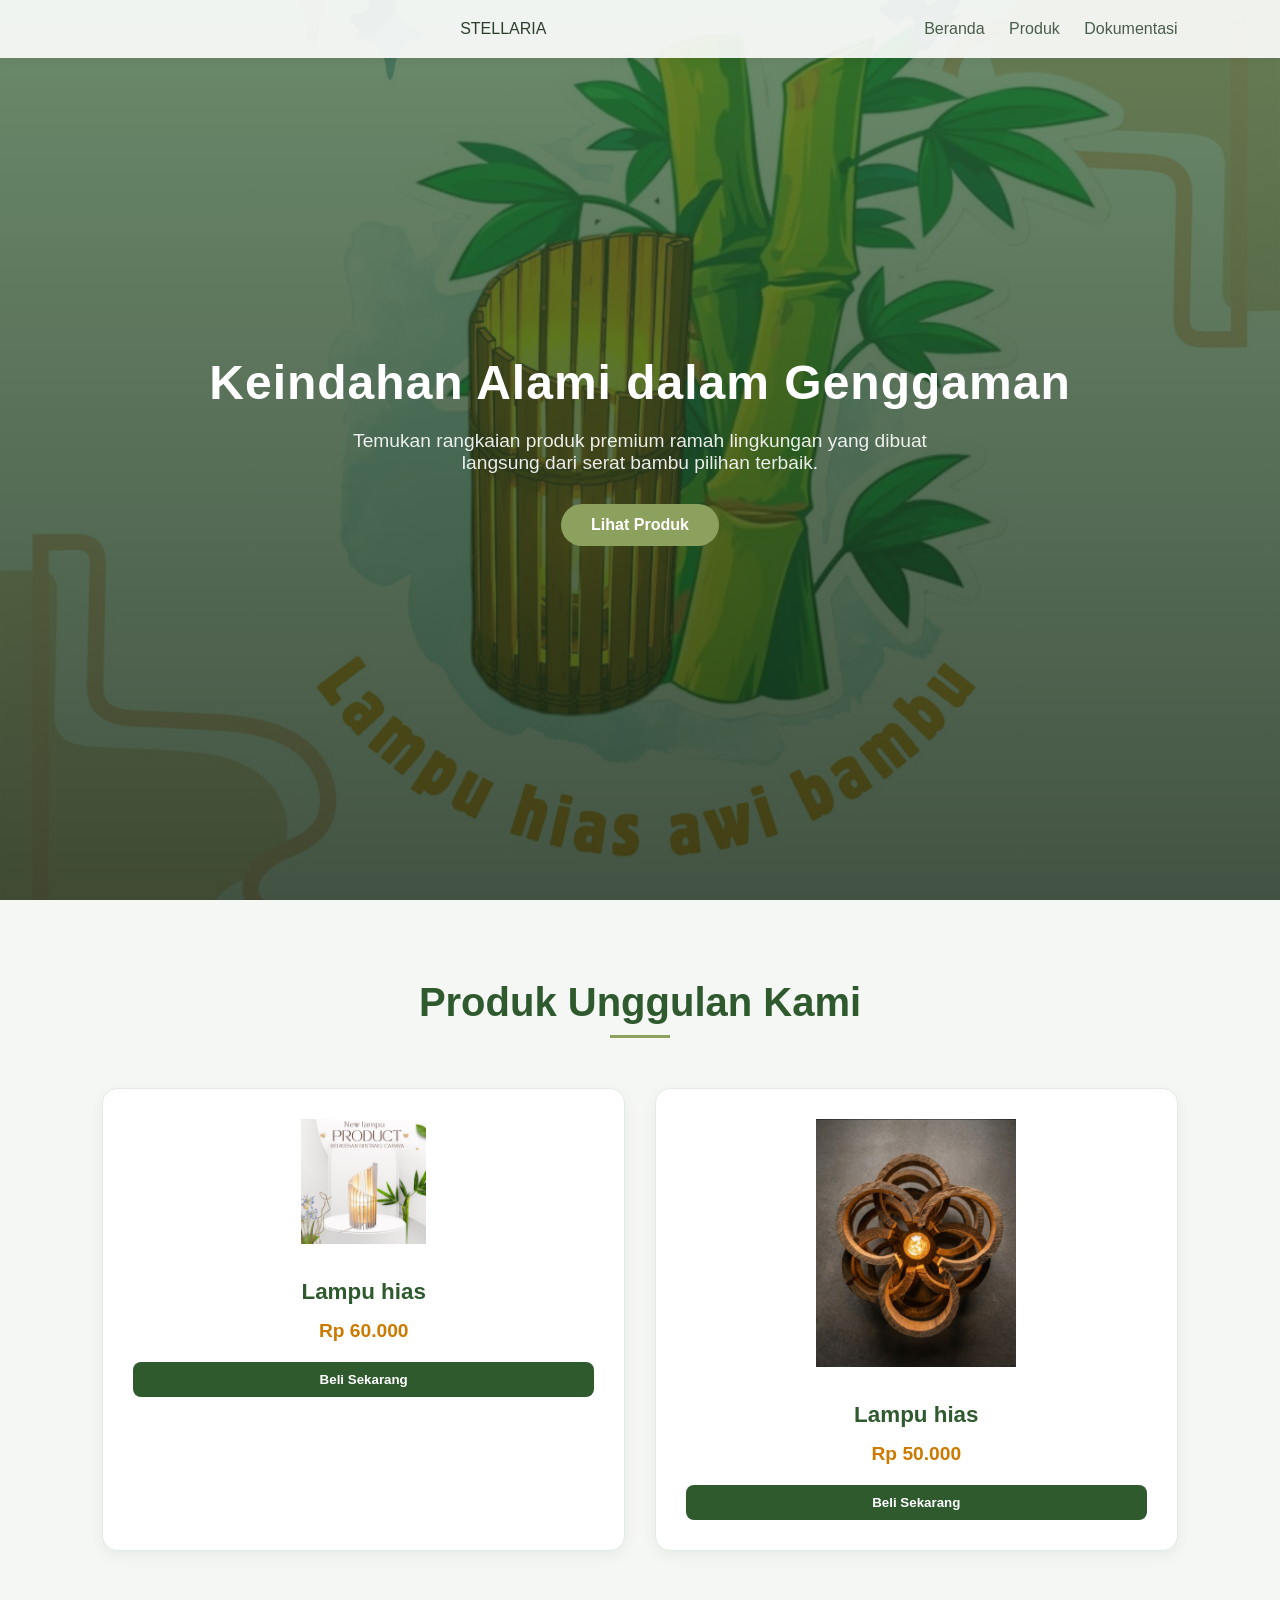
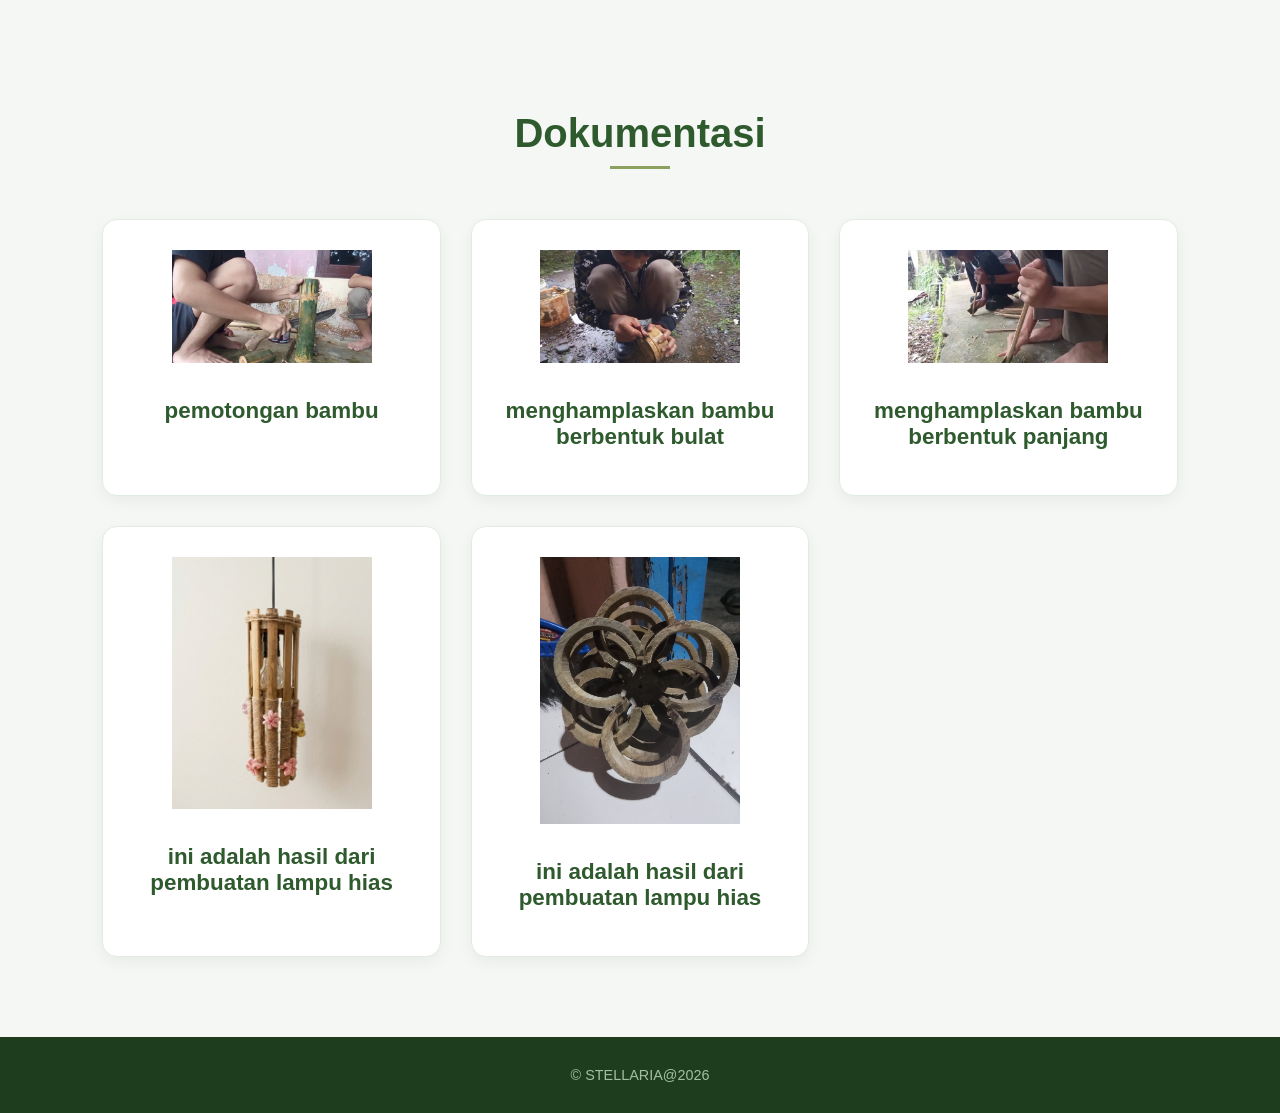
==== beranda.html @ 304c8519 "Add files via upload" ====
<!DOCTYPE html>
<html lang="id">
<head>
    <meta charset="UTF-8">
    <meta name="viewport" content="width=device-width, initial-scale=1.0">
    <title>Sakeera Bamboo - Alami & Berkelanjutan</title>
    <link rel="stylesheet" href="style.css">
</head>
<body>

    <div class="leaves-container">
        <div class="leaf"></div>
        <div class="leaf"></div>
        <div class="leaf"></div>
        <div class="leaf"></div>
        <div class="leaf"></div>
        <div class="leaf"></div>
        <div class="leaf"></div>
    </div>

    <header>
        <div class="logo">
          
        </div><span>STELLARIA</span></div>
        <nav>
            <a href="#home">Beranda</a>
            <a href="#products">Produk</a>
            <a href="#dokumen">Dokumentasi</a>
        </nav>
    </header>

    <section id="home" class="hero">
        <div class="hero-content">
            <h1>Keindahan Alami dalam Genggaman</h1>
            <p>Temukan rangkaian produk premium ramah lingkungan yang dibuat langsung dari serat bambu pilihan terbaik.</p>
            <a href="#products" class="btn">Lihat Produk</a>
        </div>
    </section>

    <section id="products" class="products">
        <h2>Produk Unggulan Kami</h2>
        <div class="product-grid">
            
            <div class="product-card">
                <div class="product-image"><img src="produk.jpg" width="125" alt="Lampu"></div>
                <h3>Lampu hias</h3>
                <span class="price">Rp 60.000</span>
                <button class="btn-buy">Beli Sekarang</button>
            </div>

            <div class="product-card">
                <div class="product-image"><img src="produk 2.jpg" width="200"alt="lampu"></div>
                <h3>Lampu hias</h3>
                <span class="price">Rp 50.000</span>
                <button class="btn-buy">Beli Sekarang</button>
            </div>
            
        </div> </section> <section id="dokumen" class="products">
        <h2>Dokumentasi</h2>
        <div class="product-grid">
            
            <div class="product-card">
                <div class="product-image"><img src="pembuatan 1.jpg" width="200" alt="Dokumentasi"></div>
                <h3>pemotongan bambu</h3>
            </div>
    
            <div class="product-card">
                <div class="product-image"><img src="pembuatan 2.jpg" width="200" alt="Dokumentasi"></div>
                <h3>menghamplaskan bambu berbentuk bulat</h3>
            </div>
                
            <div class="product-card">
                <div class="product-image"><img src="pembuatan 3.jpg" width="200" alt="Dokumentasi"></div>
                <h3>menghamplaskan bambu berbentuk panjang</h3>
            </div>
                
            <div class="product-card">
                <div class="product-image"><img src="hasil 1.jpg" width="200" alt="Dokumentasi"></div>
                <h3>ini adalah hasil dari pembuatan lampu hias</h3>
            </div>
            
            <div class="product-card">
                <div class="product-image"><img src="hasil 2.jpg" width="200" alt="dokumentasi"></div>
                <h3>ini adalah hasil dari pembuatan lampu hias</h3>
            </div>
                
        </div>
    </section>

    <footer>
        <p>&copy; STELLARIA@2026</p>
    </footer>

</body>
</html>
---- style.css ----
/* --- RESET & DASAR --- */
* {
    margin: 0;
    padding: 0;
    box-sizing: border-box;
    font-family: 'Segoe UI', Tahoma, Geneva, Verdana, sans-serif;
    scroll-behavior: smooth;
}

body {
    background-color: #f4f7f4;
    color: #2c3e2c;
    overflow-x: hidden;
}

/* --- NAVIGASI --- */
header {
    display: flex;
    justify-content: space-between;
    align-items: center;
    padding: 20px 8%;
    background-color: rgba(255, 255, 255, 0.9);
    position: fixed;
    width: 100%;
    top: 0;
    z-index: 1000;
    box-shadow: 0 2px 10px rgba(0,0,0,0.05);
}

header .logo {
    font-size: 24px;
    font-weight: bold;
    color: #2e5a2e;
}

header .logo span {
    color: #8da15f;
}

header nav a {
    text-decoration: none;
    color: #4a5d4a;
    margin-left: 20px;
    font-weight: 500;
    transition: color 0.3s;
}

header nav a:hover {
    color: #2e5a2e;
}

/* --- EDIT DAN TAMBAHKAN PADA BAGIAN INI DI STYLE.CSS --- */
header .logo {
    display: flex;
    align-items: center; /* Membuat gambar dan teks sejajar lurus secara vertikal */
    gap: 10px;           /* Memberikan jarak spasi antara gambar dan teks */
    font-size: 24px;
    font-weight: bold;
    color: #2e5a2e;
}

/* Pengaturan khusus untuk ukuran gambar logo */
.logo-icon {
    width: 35px;         /* Silakan ubah angka ini jika logo terlalu besar/kecil */
    height: auto;
    object-fit: contain;
}


/* --- HERO SECTION --- */
.hero {
    height: 100vh;
    background: linear-gradient(rgba(46, 90, 46, 0.7), rgba(20, 40, 20, 0.8)), 
                url('logo.jpg') center/cover no-repeat ;
                ; 
    display: flex;
    justify-content: center;
    align-items: center;
    text-align: center;
    color: #fff;
    padding: 0 20px;
}

.hero-content h1 {
    font-size: 3rem;
    margin-bottom: 20px;
    letter-spacing: 1px;
}

.hero-content p {
    font-size: 1.2rem;
    margin-bottom: 30px;
    max-width: 600px;
    margin-left: auto;
    margin-right: auto;
    opacity: 0.9;
}

.btn {
    display: inline-block;
    padding: 12px 30px;
    background-color: #8da15f;
    color: white;
    text-decoration: none;
    border-radius: 25px;
    font-weight: bold;
    transition: background 0.3s, transform 0.2s;
}

.btn:hover {
    background-color: #728549;
    transform: translateY(-3px);
}

/* --- PRODUCT SECTION --- */
.products {
    padding: 80px 8%;
    text-align: center;
}

.products h2 {
    font-size: 2.5rem;
    color: #2e5a2e;
    margin-bottom: 50px;
    position: relative;
}

.products h2::after {
    content: '';
    display: block;
    width: 60px;
    height: 3px;
    background-color: #8da15f;
    margin: 10px auto 0;
}

.product-grid {
    display: grid;
    grid-template-columns: repeat(auto-fit, minmax(280px, 1fr));
    gap: 30px;
}

.product-card {
    background: white;
    padding: 30px;
    border-radius: 15px;
    box-shadow: 0 5px 15px rgba(0,0,0,0.05);
    transition: transform 0.3s, box-shadow 0.3s;
    border: 1px solid #e2ebe2;
}

.product-card:hover {
    transform: translateY(-10px);
    box-shadow: 0 15px 30px rgba(46, 90, 46, 0.1);
}

.product-image {
    font-size: 4rem;
    margin-bottom: 20px;
}

.product-card h3 {
    font-size: 1.4rem;
    color: #2e5a2e;
    margin-bottom: 15px;
}

.product-card p {
    font-size: 0.95rem;
    color: #667c66;
    margin-bottom: 20px;
    line-height: 1.5;
}

.price {
    display: block;
    font-size: 1.2rem;
    font-weight: bold;
    color: #cc7a00;
    margin-bottom: 20px;
}

.btn-buy {
    width: 100%;
    padding: 10px;
    background-color: #2e5a2e;
    color: white;
    border: none;
    border-radius: 8px;
    font-weight: bold;
    cursor: pointer;
    transition: background 0.3s;
}

.btn-buy:hover {
    background-color: #1e3d1e;
}

/* --- FOOTER --- */
footer {
    background-color: #1e3d1e;
    color: #a3bfa3;
    text-align: center;
    padding: 30px;
    font-size: 0.9rem;
}
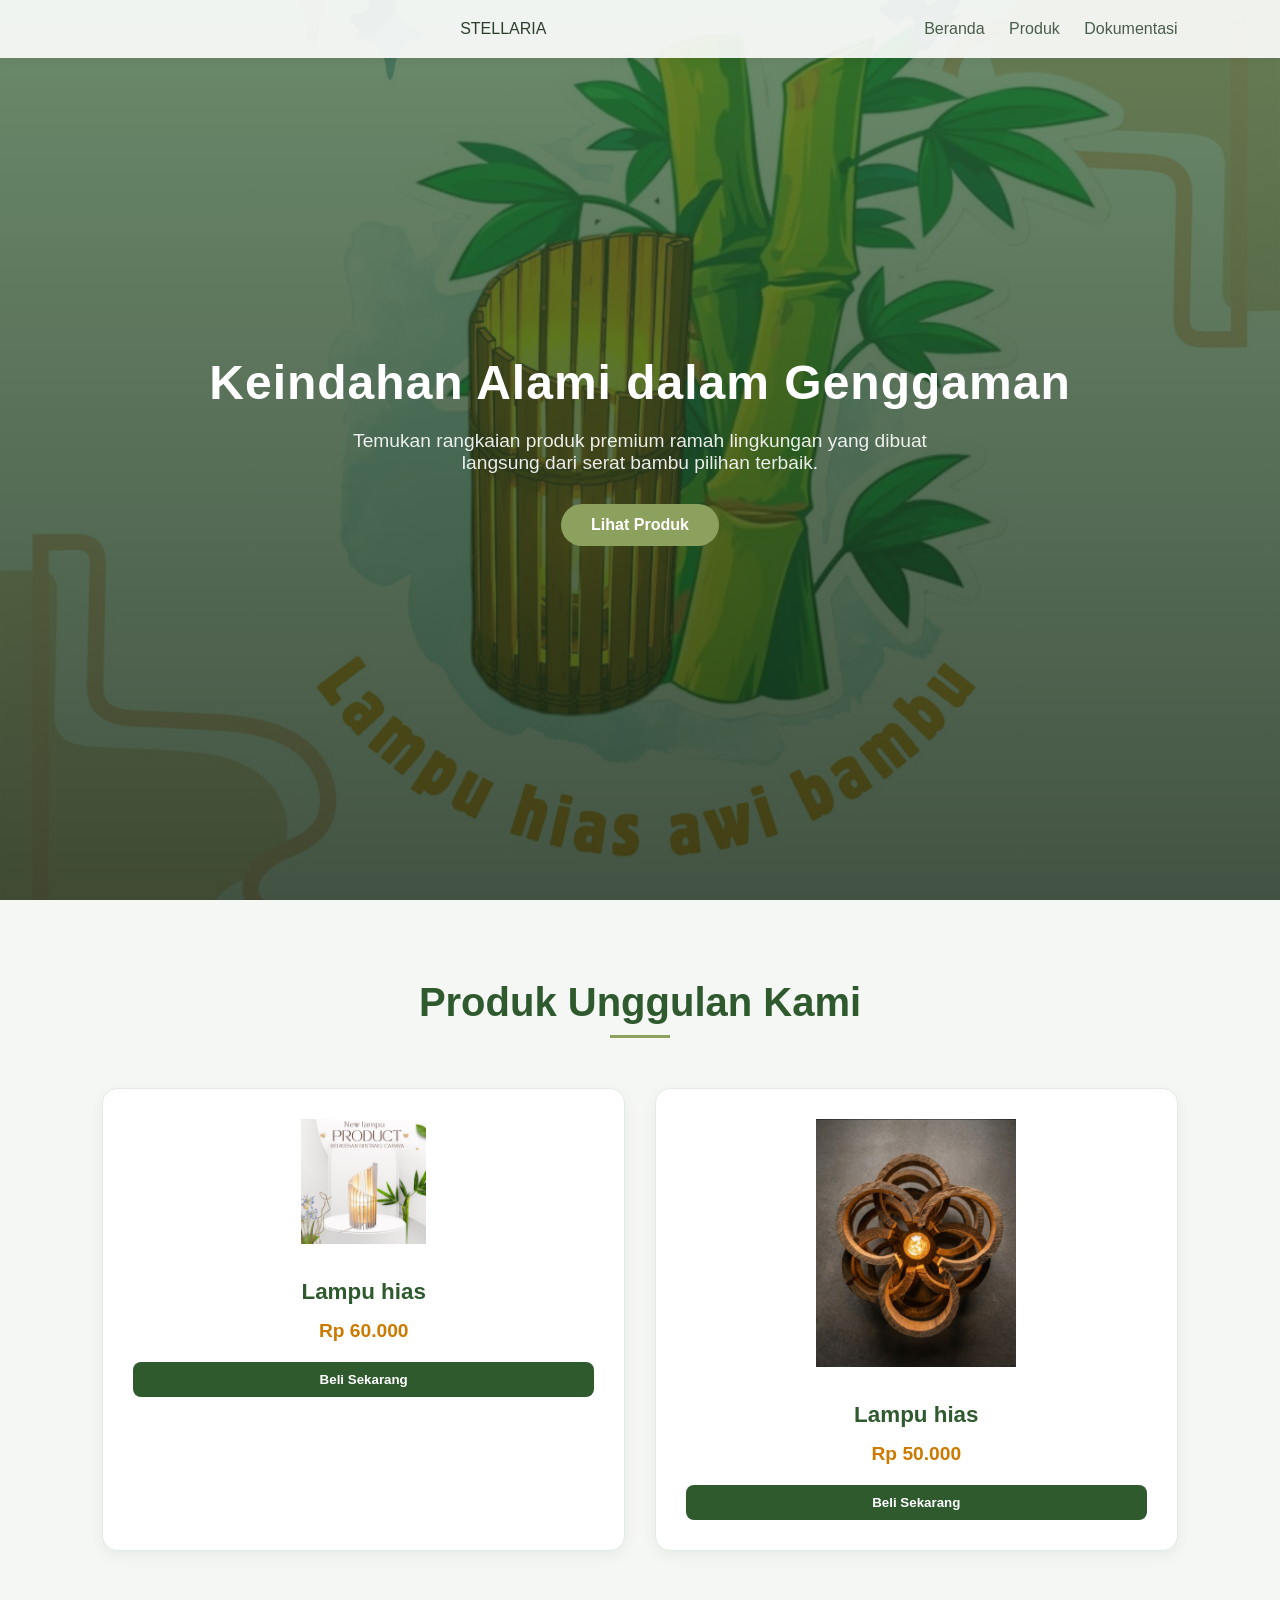
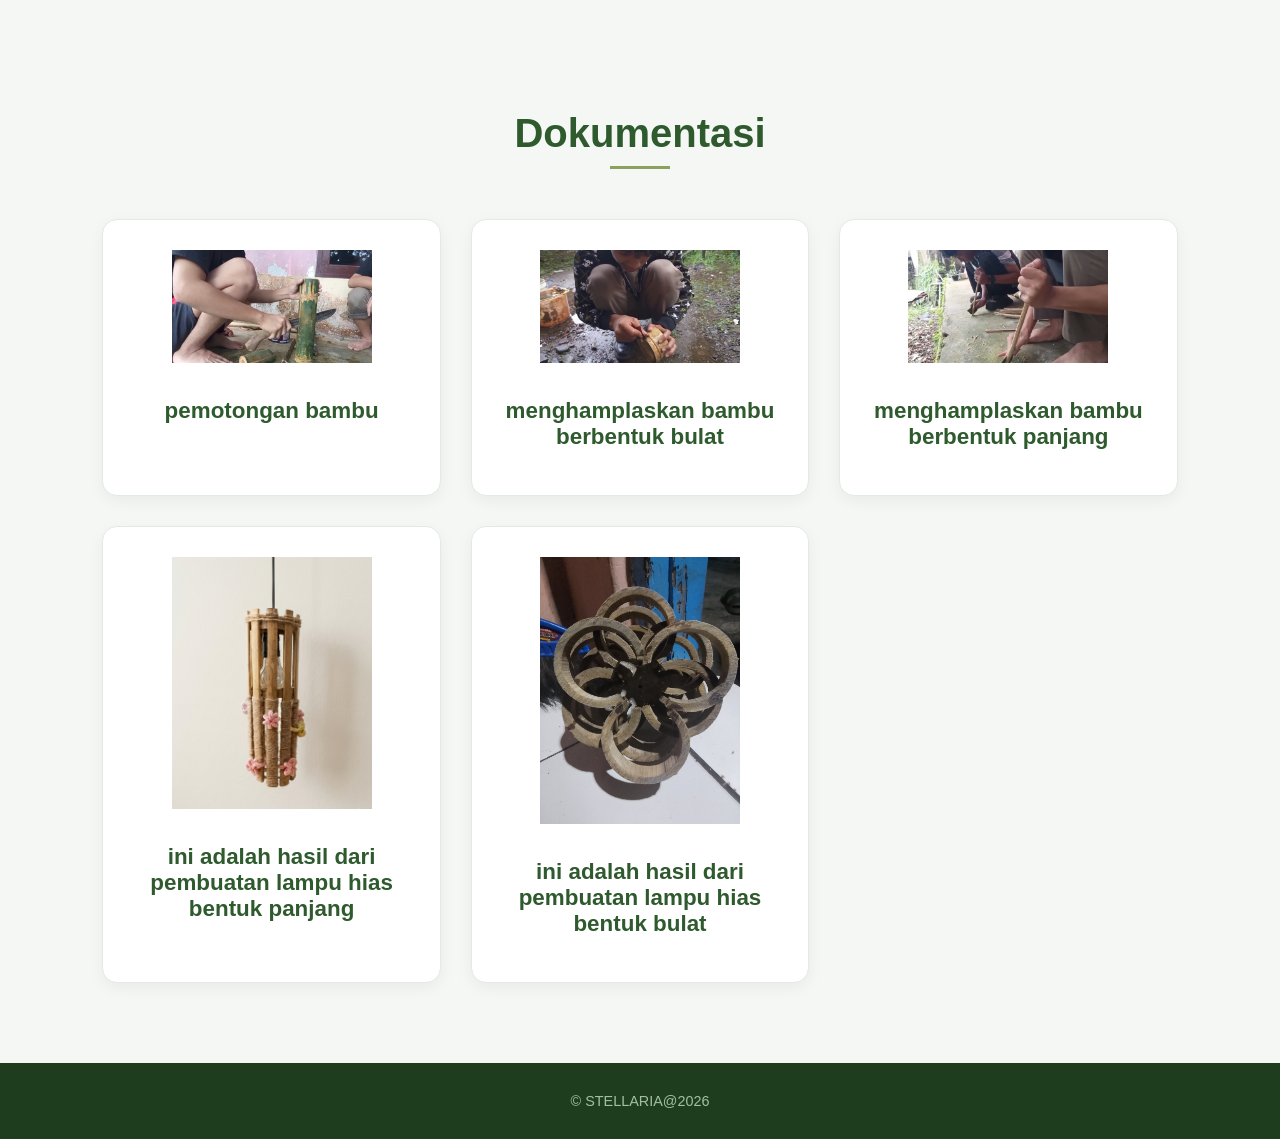
==== commit 717c3110: "Update beranda.html" ====
--- a/beranda.html
+++ b/beranda.html
@@ -76,12 +76,12 @@
                 
             <div class="product-card">
                 <div class="product-image"><img src="hasil 1.jpg" width="200" alt="Dokumentasi"></div>
-                <h3>ini adalah hasil dari pembuatan lampu hias</h3>
+                <h3>ini adalah hasil dari pembuatan lampu hias bentuk panjang<h3>
             </div>
             
             <div class="product-card">
                 <div class="product-image"><img src="hasil 2.jpg" width="200" alt="dokumentasi"></div>
-                <h3>ini adalah hasil dari pembuatan lampu hias</h3>
+                <h3>ini adalah hasil dari pembuatan lampu hias bentuk bulat</h3>
             </div>
                 
         </div>
